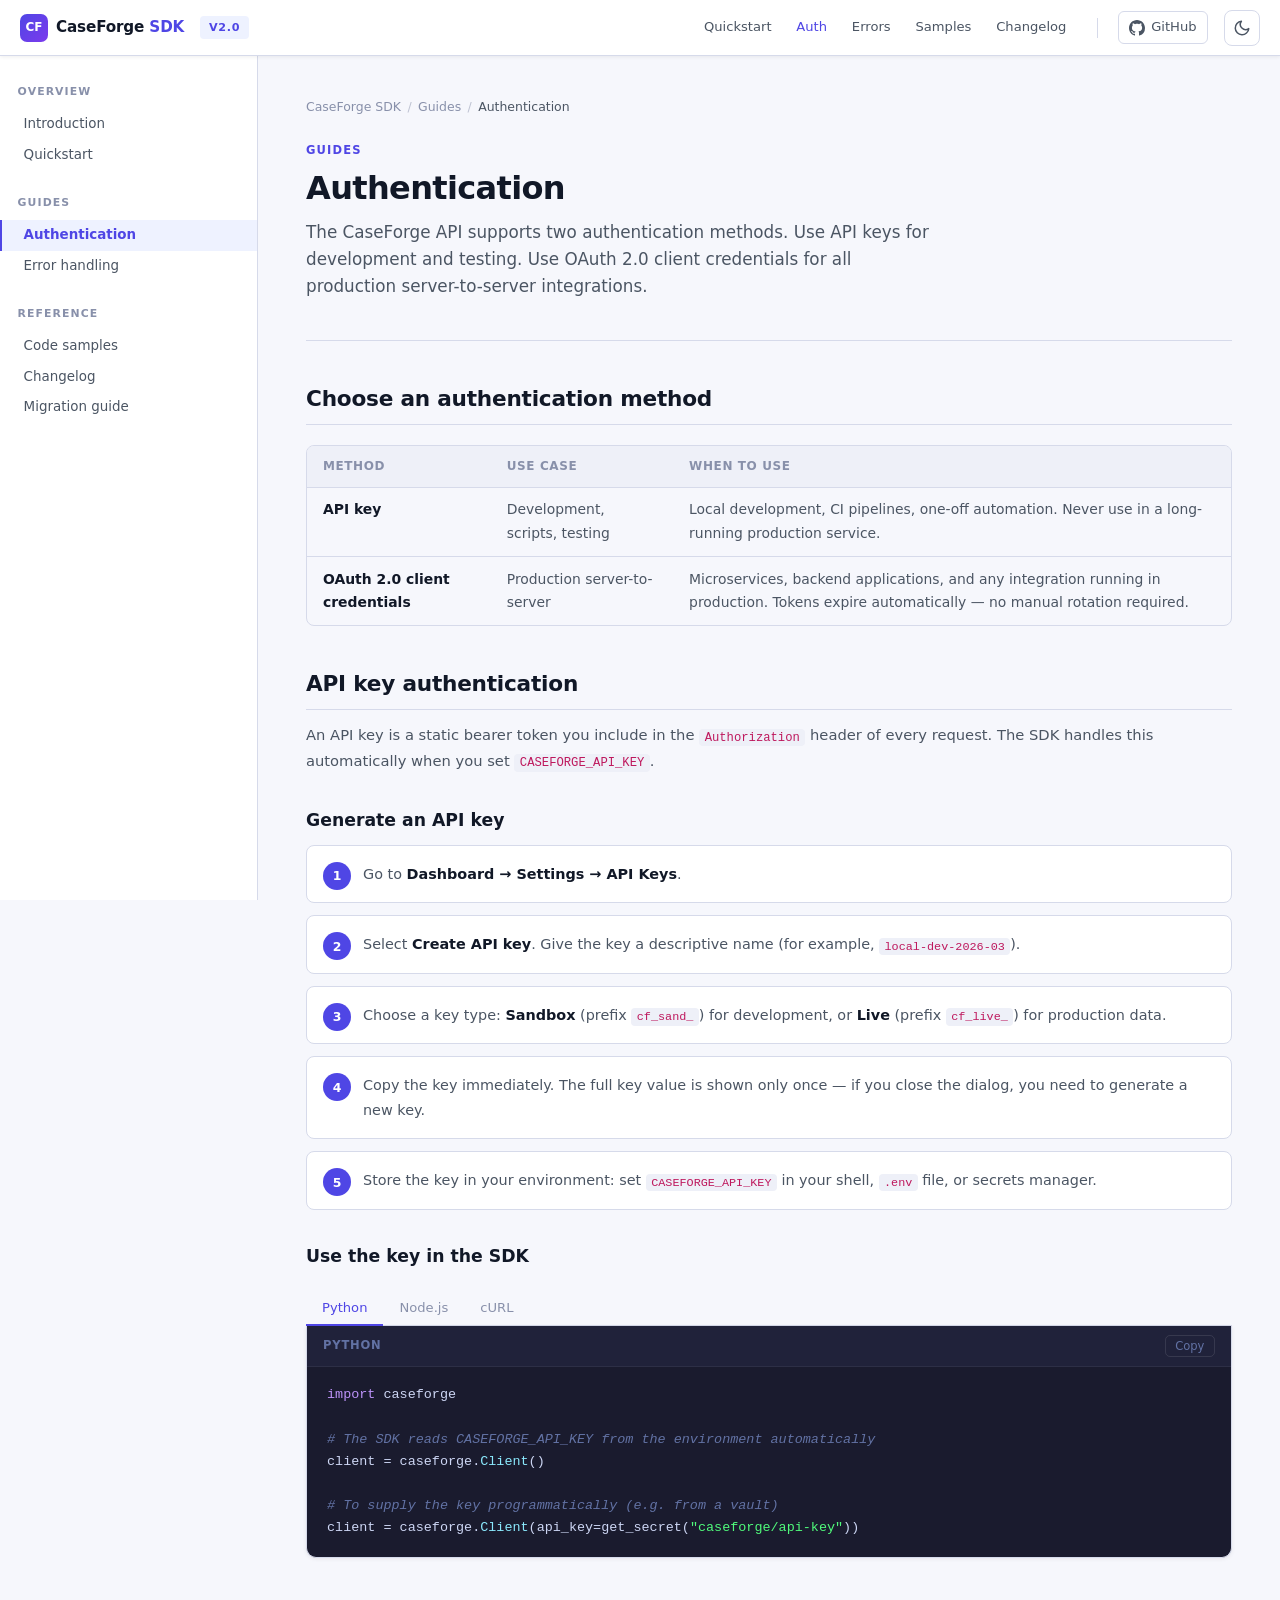
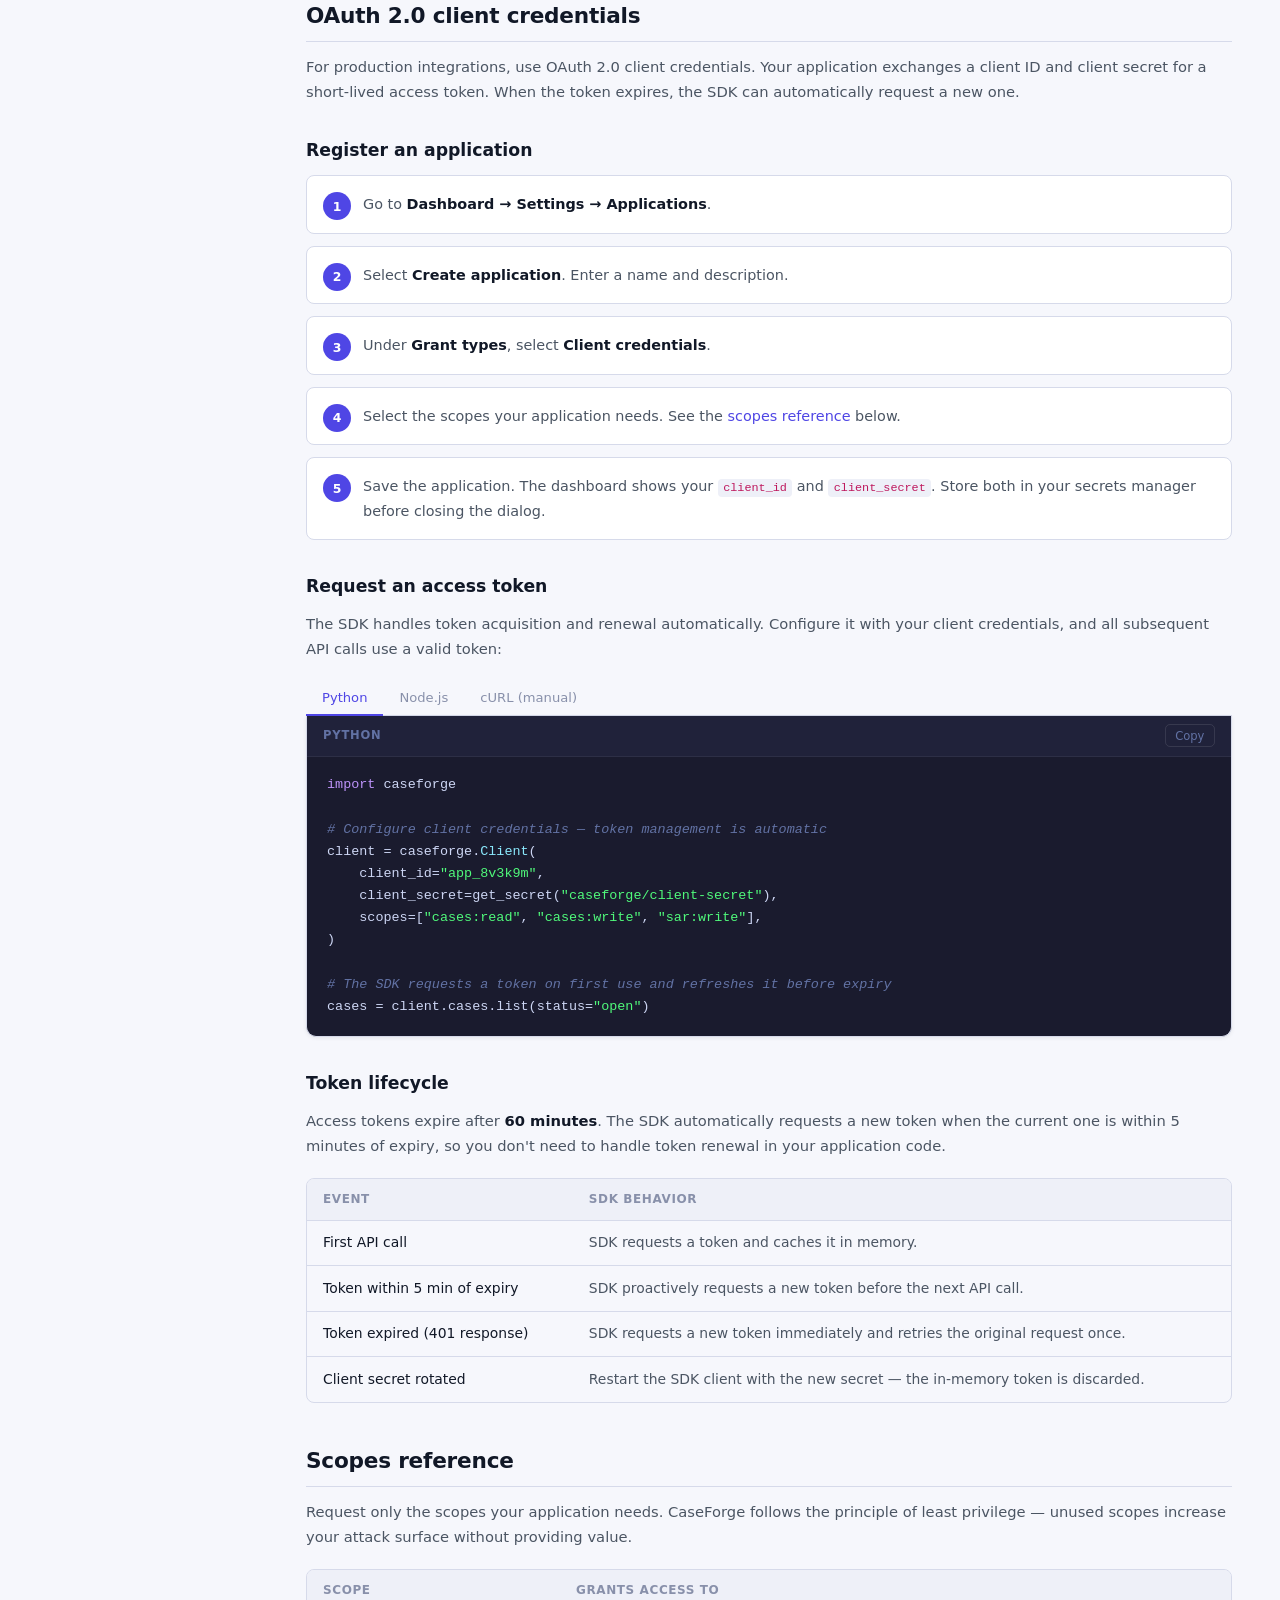
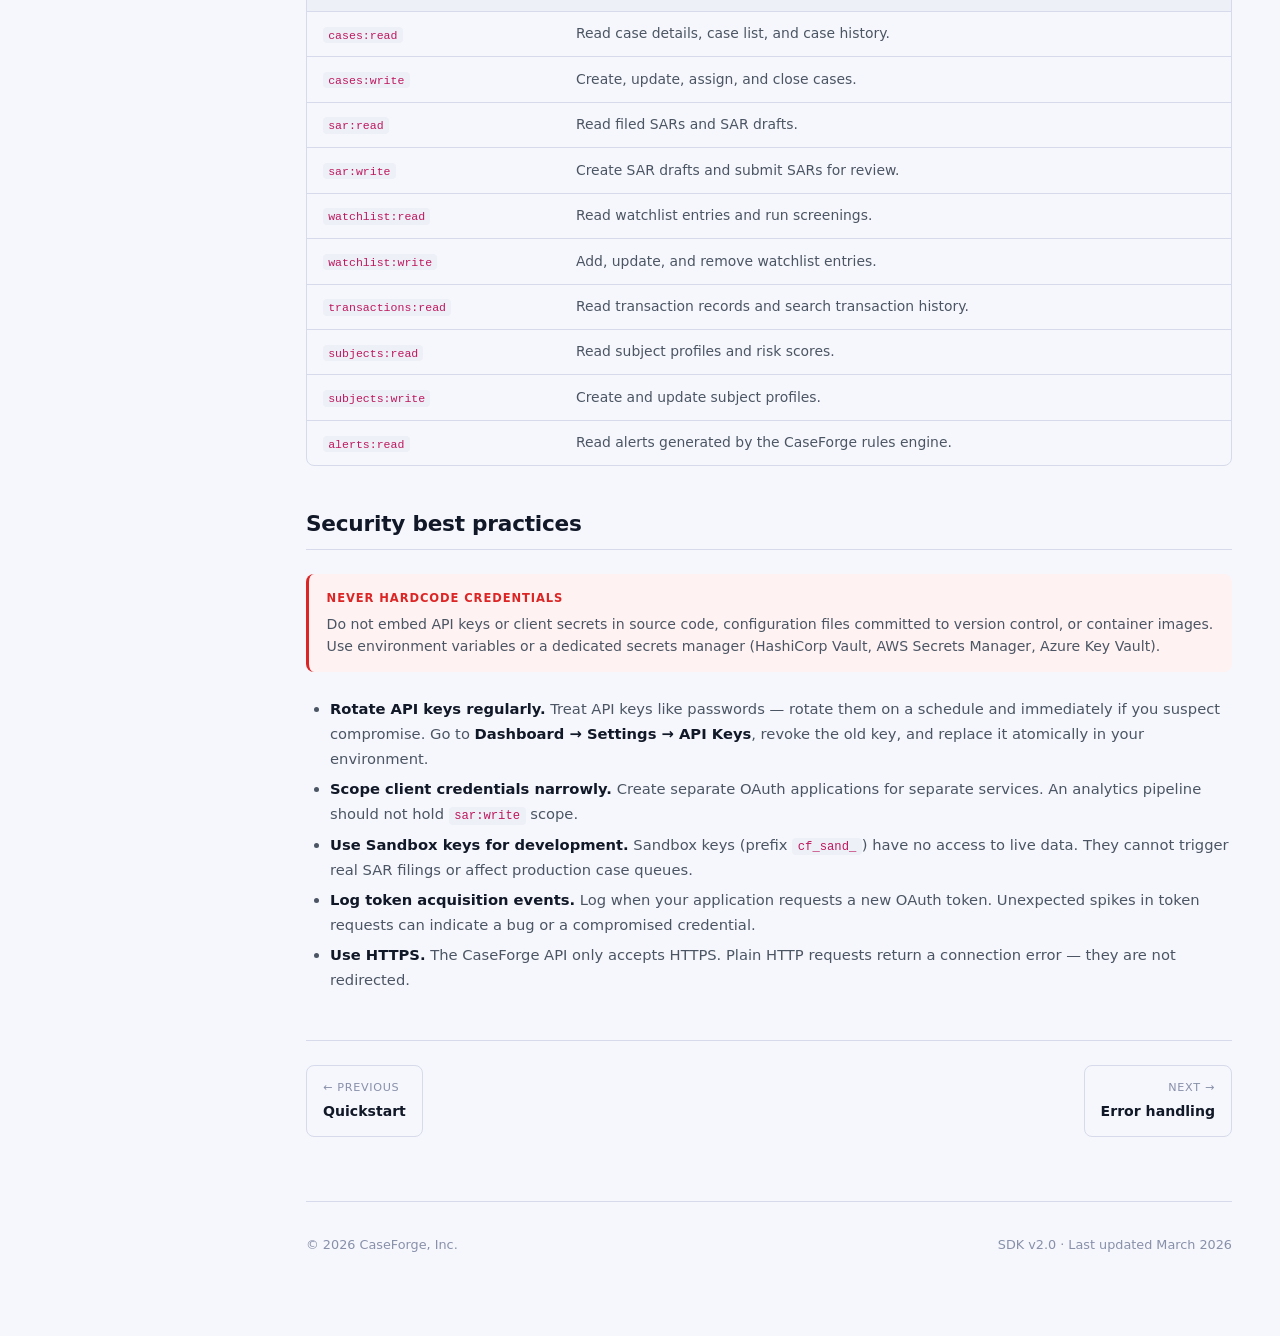
==== authentication.html @ 35b9ef5d "Phase 6: Add CaseForge SDK documentation — quickstart, auth, error handling, code samples, changelog" ====
<!DOCTYPE html>
<html lang="en">
<head>
  <meta charset="UTF-8" />
  <meta name="viewport" content="width=device-width, initial-scale=1.0" />
  <title>Authentication — CaseForge SDK</title>
  <meta name="description" content="Configure API key and OAuth 2.0 client credentials authentication for the CaseForge SDK. Includes token management, scopes, and security best practices." />
  <link rel="stylesheet" href="assets/style.css" />
  <script>
    (function(){var t=localStorage.getItem('cf-theme');if(t){document.documentElement.setAttribute('data-theme',t);}else if(window.matchMedia('(prefers-color-scheme: dark)').matches){document.documentElement.setAttribute('data-theme','dark');}else{document.documentElement.setAttribute('data-theme','light');}})();
  </script>
</head>
<body>

<header class="site-header">
  <button class="hamburger" id="hamburger" aria-label="Open navigation">&#9776;</button>
  <a class="site-logo" href="index.html">
    <span class="logo-mark">CF</span>
    <span class="logo-name">CaseForge <span class="logo-sdk">SDK</span></span>
  </a>
  <span class="header-version">v2.0</span>
  <div class="header-spacer"></div>
  <nav class="header-links">
    <a href="quickstart.html">Quickstart</a>
    <a href="authentication.html" class="active">Auth</a>
    <a href="error-handling.html">Errors</a>
    <a href="code-samples.html">Samples</a>
    <a href="changelog.html">Changelog</a>
  </nav>
  <div class="header-sep"></div>
  <a class="github-btn" href="https://github.com/SulagnaSasmal/caseforge-sdk-docs" target="_blank" rel="noopener">
    <svg viewBox="0 0 16 16" fill="currentColor"><path d="M8 0C3.58 0 0 3.58 0 8c0 3.54 2.29 6.53 5.47 7.59.4.07.55-.17.55-.38 0-.19-.01-.82-.01-1.49-2.01.37-2.53-.49-2.69-.94-.09-.23-.48-.94-.82-1.13-.28-.15-.68-.52-.01-.53.63-.01 1.08.58 1.23.82.72 1.21 1.87.87 2.33.66.07-.52.28-.87.51-1.07-1.78-.2-3.64-.89-3.64-3.95 0-.87.31-1.59.82-2.15-.08-.2-.36-1.02.08-2.12 0 0 .67-.21 2.2.82.64-.18 1.32-.27 2-.27.68 0 1.36.09 2 .27 1.53-1.04 2.2-.82 2.2-.82.44 1.1.16 1.92.08 2.12.51.56.82 1.27.82 2.15 0 3.07-1.87 3.75-3.65 3.95.29.25.54.73.54 1.48 0 1.07-.01 1.93-.01 2.2 0 .21.15.46.55.38A8.013 8.013 0 0 0 16 8c0-4.42-3.58-8-8-8z"/></svg>
    GitHub
  </a>
  <button class="theme-toggle" id="theme-toggle" aria-label="Toggle theme"></button>
</header>

<div class="layout">
  <nav class="sidebar" id="sidebar">
    <div class="nav-group">
      <div class="nav-group-label">Overview</div>
      <a href="index.html" class="nav-item">Introduction</a>
      <a href="quickstart.html" class="nav-item">Quickstart</a>
    </div>
    <div class="nav-group">
      <div class="nav-group-label">Guides</div>
      <a href="authentication.html" class="nav-item active">Authentication</a>
      <a href="error-handling.html" class="nav-item">Error handling</a>
    </div>
    <div class="nav-group">
      <div class="nav-group-label">Reference</div>
      <a href="code-samples.html" class="nav-item">Code samples</a>
      <a href="changelog.html" class="nav-item">Changelog</a>
      <a href="migration-guide.html" class="nav-item">Migration guide</a>
    </div>
  </nav>

  <main class="main">
    <div class="breadcrumb">
      <a href="index.html">CaseForge SDK</a>
      <span class="sep">/</span>
      <a href="#">Guides</a>
      <span class="sep">/</span>
      <span class="current">Authentication</span>
    </div>

    <div class="page-header">
      <div class="page-eyebrow">Guides</div>
      <h1 class="page-title">Authentication</h1>
      <p class="page-desc">The CaseForge API supports two authentication methods. Use API keys for development and testing. Use OAuth 2.0 client credentials for all production server-to-server integrations.</p>
    </div>

    <h2>Choose an authentication method</h2>
    <div class="table-wrap">
      <table>
        <thead><tr><th>Method</th><th>Use case</th><th>When to use</th></tr></thead>
        <tbody>
          <tr><td><strong>API key</strong></td><td>Development, scripts, testing</td><td>Local development, CI pipelines, one-off automation. Never use in a long-running production service.</td></tr>
          <tr><td><strong>OAuth 2.0 client credentials</strong></td><td>Production server-to-server</td><td>Microservices, backend applications, and any integration running in production. Tokens expire automatically — no manual rotation required.</td></tr>
        </tbody>
      </table>
    </div>

    <h2>API key authentication</h2>
    <p>An API key is a static bearer token you include in the <code>Authorization</code> header of every request. The SDK handles this automatically when you set <code>CASEFORGE_API_KEY</code>.</p>

    <h3>Generate an API key</h3>
    <ol class="steps">
      <li>Go to <strong>Dashboard → Settings → API Keys</strong>.</li>
      <li>Select <strong>Create API key</strong>. Give the key a descriptive name (for example, <code>local-dev-2026-03</code>).</li>
      <li>Choose a key type: <strong>Sandbox</strong> (prefix <code>cf_sand_</code>) for development, or <strong>Live</strong> (prefix <code>cf_live_</code>) for production data.</li>
      <li>Copy the key immediately. The full key value is shown only once — if you close the dialog, you need to generate a new key.</li>
      <li>Store the key in your environment: set <code>CASEFORGE_API_KEY</code> in your shell, <code>.env</code> file, or secrets manager.</li>
    </ol>

    <h3>Use the key in the SDK</h3>
    <div class="code-tabs">
      <div class="tab-bar">
        <button class="tab-btn active">Python</button>
        <button class="tab-btn">Node.js</button>
        <button class="tab-btn">cURL</button>
      </div>
      <div class="tab-panel active">
        <div class="code-block">
          <div class="code-header"><span class="code-lang">Python</span><button class="code-copy">Copy</button></div>
          <pre><code><span class="kw">import</span> caseforge

<span class="cm"># The SDK reads CASEFORGE_API_KEY from the environment automatically</span>
client = caseforge.<span class="tp">Client</span>()

<span class="cm"># To supply the key programmatically (e.g. from a vault)</span>
client = caseforge.<span class="tp">Client</span>(api_key=get_secret(<span class="str">"caseforge/api-key"</span>))</code></pre>
        </div>
      </div>
      <div class="tab-panel">
        <div class="code-block">
          <div class="code-header"><span class="code-lang">Node.js</span><button class="code-copy">Copy</button></div>
          <pre><code><span class="kw">import</span> CaseForge <span class="kw">from</span> <span class="str">'@caseforge/sdk'</span>;

<span class="cm">// Reads CASEFORGE_API_KEY from process.env automatically</span>
<span class="kw">const</span> client = <span class="kw">new</span> <span class="tp">CaseForge</span>();

<span class="cm">// Or supply it from your secrets provider</span>
<span class="kw">const</span> apiKey = <span class="kw">await</span> getSecret(<span class="str">'caseforge/api-key'</span>);
<span class="kw">const</span> client = <span class="kw">new</span> <span class="tp">CaseForge</span>({ apiKey });</code></pre>
        </div>
      </div>
      <div class="tab-panel">
        <div class="code-block">
          <div class="code-header"><span class="code-lang">cURL</span><button class="code-copy">Copy</button></div>
          <pre><code>curl https://api.caseforge.io/v2/cases \
  -H <span class="str">"Authorization: Bearer cf_sand_your_key_here"</span></code></pre>
        </div>
      </div>
    </div>

    <h2>OAuth 2.0 client credentials</h2>
    <p>For production integrations, use OAuth 2.0 client credentials. Your application exchanges a client ID and client secret for a short-lived access token. When the token expires, the SDK can automatically request a new one.</p>

    <h3>Register an application</h3>
    <ol class="steps">
      <li>Go to <strong>Dashboard → Settings → Applications</strong>.</li>
      <li>Select <strong>Create application</strong>. Enter a name and description.</li>
      <li>Under <strong>Grant types</strong>, select <strong>Client credentials</strong>.</li>
      <li>Select the scopes your application needs. See the <a href="#scopes">scopes reference</a> below.</li>
      <li>Save the application. The dashboard shows your <code>client_id</code> and <code>client_secret</code>. Store both in your secrets manager before closing the dialog.</li>
    </ol>

    <h3>Request an access token</h3>
    <p>The SDK handles token acquisition and renewal automatically. Configure it with your client credentials, and all subsequent API calls use a valid token:</p>

    <div class="code-tabs">
      <div class="tab-bar">
        <button class="tab-btn active">Python</button>
        <button class="tab-btn">Node.js</button>
        <button class="tab-btn">cURL (manual)</button>
      </div>
      <div class="tab-panel active">
        <div class="code-block">
          <div class="code-header"><span class="code-lang">Python</span><button class="code-copy">Copy</button></div>
          <pre><code><span class="kw">import</span> caseforge

<span class="cm"># Configure client credentials — token management is automatic</span>
client = caseforge.<span class="tp">Client</span>(
    client_id=<span class="str">"app_8v3k9m"</span>,
    client_secret=get_secret(<span class="str">"caseforge/client-secret"</span>),
    scopes=[<span class="str">"cases:read"</span>, <span class="str">"cases:write"</span>, <span class="str">"sar:write"</span>],
)

<span class="cm"># The SDK requests a token on first use and refreshes it before expiry</span>
cases = client.cases.list(status=<span class="str">"open"</span>)</code></pre>
        </div>
      </div>
      <div class="tab-panel">
        <div class="code-block">
          <div class="code-header"><span class="code-lang">Node.js</span><button class="code-copy">Copy</button></div>
          <pre><code><span class="kw">import</span> CaseForge <span class="kw">from</span> <span class="str">'@caseforge/sdk'</span>;

<span class="cm">// Configure client credentials — token management is automatic</span>
<span class="kw">const</span> client = <span class="kw">new</span> <span class="tp">CaseForge</span>({
  clientId:     <span class="str">'app_8v3k9m'</span>,
  clientSecret: <span class="kw">await</span> getSecret(<span class="str">'caseforge/client-secret'</span>),
  scopes:       [<span class="str">'cases:read'</span>, <span class="str">'cases:write'</span>, <span class="str">'sar:write'</span>],
});

<span class="cm">// Token is acquired on first use and renewed before expiry</span>
<span class="kw">const</span> cases = <span class="kw">await</span> client.cases.list({ status: <span class="str">'open'</span> });</code></pre>
        </div>
      </div>
      <div class="tab-panel">
        <div class="code-block">
          <div class="code-header"><span class="code-lang">cURL</span><button class="code-copy">Copy</button></div>
          <pre><code><span class="cm"># Step 1: Acquire a token</span>
curl -X POST https://auth.caseforge.io/oauth/token \
  -H <span class="str">"Content-Type: application/x-www-form-urlencoded"</span> \
  -d <span class="str">"grant_type=client_credentials&amp;client_id=app_8v3k9m&amp;client_secret=YOUR_SECRET&amp;scope=cases:read+cases:write"</span>

<span class="cm"># Response:</span>
<span class="cm"># {"access_token":"eyJ...","token_type":"Bearer","expires_in":3600,"scope":"cases:read cases:write"}</span>

<span class="cm"># Step 2: Use the token</span>
curl https://api.caseforge.io/v2/cases \
  -H <span class="str">"Authorization: Bearer eyJ..."</span></code></pre>
        </div>
      </div>
    </div>

    <h3>Token lifecycle</h3>
    <p>Access tokens expire after <strong>60 minutes</strong>. The SDK automatically requests a new token when the current one is within 5 minutes of expiry, so you don't need to handle token renewal in your application code.</p>

    <div class="table-wrap">
      <table>
        <thead><tr><th>Event</th><th>SDK behavior</th></tr></thead>
        <tbody>
          <tr><td>First API call</td><td>SDK requests a token and caches it in memory.</td></tr>
          <tr><td>Token within 5 min of expiry</td><td>SDK proactively requests a new token before the next API call.</td></tr>
          <tr><td>Token expired (401 response)</td><td>SDK requests a new token immediately and retries the original request once.</td></tr>
          <tr><td>Client secret rotated</td><td>Restart the SDK client with the new secret — the in-memory token is discarded.</td></tr>
        </tbody>
      </table>
    </div>

    <h2 id="scopes">Scopes reference</h2>
    <p>Request only the scopes your application needs. CaseForge follows the principle of least privilege — unused scopes increase your attack surface without providing value.</p>

    <div class="table-wrap">
      <table>
        <thead><tr><th>Scope</th><th>Grants access to</th></tr></thead>
        <tbody>
          <tr><td><code>cases:read</code></td><td>Read case details, case list, and case history.</td></tr>
          <tr><td><code>cases:write</code></td><td>Create, update, assign, and close cases.</td></tr>
          <tr><td><code>sar:read</code></td><td>Read filed SARs and SAR drafts.</td></tr>
          <tr><td><code>sar:write</code></td><td>Create SAR drafts and submit SARs for review.</td></tr>
          <tr><td><code>watchlist:read</code></td><td>Read watchlist entries and run screenings.</td></tr>
          <tr><td><code>watchlist:write</code></td><td>Add, update, and remove watchlist entries.</td></tr>
          <tr><td><code>transactions:read</code></td><td>Read transaction records and search transaction history.</td></tr>
          <tr><td><code>subjects:read</code></td><td>Read subject profiles and risk scores.</td></tr>
          <tr><td><code>subjects:write</code></td><td>Create and update subject profiles.</td></tr>
          <tr><td><code>alerts:read</code></td><td>Read alerts generated by the CaseForge rules engine.</td></tr>
        </tbody>
      </table>
    </div>

    <h2>Security best practices</h2>

    <div class="admonition danger">
      <div class="admonition-title">Never hardcode credentials</div>
      <p>Do not embed API keys or client secrets in source code, configuration files committed to version control, or container images. Use environment variables or a dedicated secrets manager (HashiCorp Vault, AWS Secrets Manager, Azure Key Vault).</p>
    </div>

    <ul>
      <li><strong>Rotate API keys regularly.</strong> Treat API keys like passwords — rotate them on a schedule and immediately if you suspect compromise. Go to <strong>Dashboard → Settings → API Keys</strong>, revoke the old key, and replace it atomically in your environment.</li>
      <li><strong>Scope client credentials narrowly.</strong> Create separate OAuth applications for separate services. An analytics pipeline should not hold <code>sar:write</code> scope.</li>
      <li><strong>Use Sandbox keys for development.</strong> Sandbox keys (prefix <code>cf_sand_</code>) have no access to live data. They cannot trigger real SAR filings or affect production case queues.</li>
      <li><strong>Log token acquisition events.</strong> Log when your application requests a new OAuth token. Unexpected spikes in token requests can indicate a bug or a compromised credential.</li>
      <li><strong>Use HTTPS.</strong> The CaseForge API only accepts HTTPS. Plain HTTP requests return a connection error — they are not redirected.</li>
    </ul>

    <nav class="doc-nav">
      <a href="quickstart.html" class="doc-nav-item">
        <span class="doc-nav-dir">← Previous</span>
        <span class="doc-nav-label">Quickstart</span>
      </a>
      <a href="error-handling.html" class="doc-nav-item next">
        <span class="doc-nav-dir">Next →</span>
        <span class="doc-nav-label">Error handling</span>
      </a>
    </nav>

    <footer>
      <span>&copy; 2026 CaseForge, Inc.</span>
      <span>SDK v2.0 · Last updated March 2026</span>
    </footer>
  </main>
</div>

<script src="assets/scripts.js"></script>
</body>
</html>
---- assets/style.css ----
/* ================================================================
   CaseForge SDK Documentation — Core Stylesheet
   Light + Dark mode via CSS custom properties
   Responsive: sidebar collapses on mobile
   ================================================================ */

/* ── Reset ── */
*, *::before, *::after { box-sizing: border-box; margin: 0; padding: 0; }
html { font-size: 16px; scroll-behavior: smooth; }

/* ── Light mode tokens (default) ── */
:root {
  color-scheme: light;
  --bg:            #f6f7fc;
  --surface:       #ffffff;
  --surface-alt:   #eef0f8;
  --surface-hover: #e4e7f5;
  --border:        #d6daea;
  --border-mid:    #b8bdd4;
  --text:          #111827;
  --text-sec:      #4b5563;
  --text-muted:    #8890aa;
  --link:          #4f46e5;
  --link-hover:    #3730a3;
  --primary:       #4f46e5;
  --primary-bg:    #eef2ff;
  --primary-light: #818cf8;
  --success:       #059669;
  --success-bg:    #ecfdf5;
  --success-border:#6ee7b7;
  --warning:       #d97706;
  --warning-bg:    #fffbeb;
  --warning-border:#fde68a;
  --danger:        #dc2626;
  --danger-bg:     #fef2f2;
  --danger-border: #fca5a5;
  --tip:           #7c3aed;
  --tip-bg:        #f5f3ff;
  --tip-border:    #c4b5fd;
  --code-bg:       #1a1b2e;
  --code-surface:  #20223a;
  --code-text:     #cdd6f4;
  --code-comment:  #6272a4;
  --code-keyword:  #bd93f9;
  --code-string:   #50fa7b;
  --code-number:   #ffb86c;
  --code-type:     #8be9fd;
  --code-builtin:  #ff79c6;
  --code-attr:     #f1fa8c;
  --inline-code-bg:#eef0f8;
  --inline-code-fg:#be185d;
  --badge-new-bg:  #dcfce7;  --badge-new-fg:  #14532d;
  --badge-break-bg:#fee2e2;  --badge-break-fg:#7f1d1d;
  --badge-fix-bg:  #dbeafe;  --badge-fix-fg:  #1e3a8a;
  --badge-dep-bg:  #fef9c3;  --badge-dep-fg:  #713f12;
  --badge-note-bg: #f5f3ff;  --badge-note-fg: #4c1d95;
  --nav-w:         258px;
  --header-h:      56px;
  --shadow-sm:     0 1px 4px rgba(0,0,0,.07);
  --shadow-md:     0 4px 16px rgba(0,0,0,.09);
  --transition:    0.2s ease;
}

/* ── Dark mode tokens ── */
[data-theme="dark"] {
  color-scheme: dark;
  --bg:            #0b0c1a;
  --surface:       #111224;
  --surface-alt:   #181930;
  --surface-hover: #1f2138;
  --border:        #262844;
  --border-mid:    #363a5e;
  --text:          #e2e4f4;
  --text-sec:      #9aa2c2;
  --text-muted:    #555d80;
  --link:          #818cf8;
  --link-hover:    #a5b4fc;
  --primary:       #818cf8;
  --primary-bg:    #181a38;
  --primary-light: #a5b4fc;
  --success:       #34d399;
  --success-bg:    #052014;
  --success-border:#065f40;
  --warning:       #fbbf24;
  --warning-bg:    #160f00;
  --warning-border:#78450c;
  --danger:        #f87171;
  --danger-bg:     #180606;
  --danger-border: #7f2020;
  --tip:           #a78bfa;
  --tip-bg:        #120e2a;
  --tip-border:    #4c3570;
  --code-bg:       #111224;
  --code-surface:  #181930;
  --code-text:     #cdd6f4;
  --code-comment:  #6272a4;
  --code-keyword:  #bd93f9;
  --code-string:   #50fa7b;
  --code-number:   #ffb86c;
  --code-type:     #8be9fd;
  --code-builtin:  #ff79c6;
  --code-attr:     #f1fa8c;
  --inline-code-bg:#1f2138;
  --inline-code-fg:#f472b6;
  --badge-new-bg:  #052815;  --badge-new-fg:  #6ee7b7;
  --badge-break-bg:#2a0808;  --badge-break-fg:#fca5a5;
  --badge-fix-bg:  #071428;  --badge-fix-fg:  #93c5fd;
  --badge-dep-bg:  #1c1200;  --badge-dep-fg:  #fde68a;
  --badge-note-bg: #13082e;  --badge-note-fg: #c4b5fd;
  --shadow-sm:     0 1px 4px rgba(0,0,0,.3);
  --shadow-md:     0 4px 16px rgba(0,0,0,.4);
}

/* System preference dark (when no manual override) */
@media (prefers-color-scheme: dark) {
  :root:not([data-theme="light"]) {
    color-scheme: dark;
    --bg:            #0b0c1a;
    --surface:       #111224;
    --surface-alt:   #181930;
    --surface-hover: #1f2138;
    --border:        #262844;
    --border-mid:    #363a5e;
    --text:          #e2e4f4;
    --text-sec:      #9aa2c2;
    --text-muted:    #555d80;
    --link:          #818cf8;
    --link-hover:    #a5b4fc;
    --primary:       #818cf8;
    --primary-bg:    #181a38;
    --primary-light: #a5b4fc;
    --success:       #34d399;
    --success-bg:    #052014;
    --success-border:#065f40;
    --warning:       #fbbf24;
    --warning-bg:    #160f00;
    --warning-border:#78450c;
    --danger:        #f87171;
    --danger-bg:     #180606;
    --danger-border: #7f2020;
    --tip:           #a78bfa;
    --tip-bg:        #120e2a;
    --tip-border:    #4c3570;
    --code-bg:       #111224;
    --code-surface:  #181930;
    --code-text:     #cdd6f4;
    --inline-code-bg:#1f2138;
    --inline-code-fg:#f472b6;
    --badge-new-bg:  #052815;  --badge-new-fg:  #6ee7b7;
    --badge-break-bg:#2a0808;  --badge-break-fg:#fca5a5;
    --badge-fix-bg:  #071428;  --badge-fix-fg:  #93c5fd;
    --badge-dep-bg:  #1c1200;  --badge-dep-fg:  #fde68a;
    --badge-note-bg: #13082e;  --badge-note-fg: #c4b5fd;
    --shadow-sm:     0 1px 4px rgba(0,0,0,.3);
    --shadow-md:     0 4px 16px rgba(0,0,0,.4);
  }
}

/* ── Base ── */
body {
  font-family: 'Inter', 'Segoe UI', system-ui, -apple-system, sans-serif;
  background: var(--bg);
  color: var(--text);
  line-height: 1.7;
  transition: background var(--transition), color var(--transition);
  min-height: 100vh;
}

/* ── Header ── */
.site-header {
  position: fixed; top: 0; left: 0; right: 0;
  height: var(--header-h);
  background: var(--surface);
  border-bottom: 1px solid var(--border);
  display: flex; align-items: center;
  padding: 0 1.25rem;
  gap: 1rem;
  z-index: 200;
  box-shadow: var(--shadow-sm);
  transition: background var(--transition), border-color var(--transition);
}
.hamburger {
  display: none;
  background: none; border: none; cursor: pointer;
  color: var(--text-sec); padding: 4px 8px; border-radius: 6px;
  font-size: 1.2rem; line-height: 1;
}
.hamburger:hover { background: var(--surface-alt); }

.site-logo {
  font-size: 0.95rem; font-weight: 700; color: var(--text);
  text-decoration: none; display: flex; align-items: center; gap: 8px;
  letter-spacing: -0.01em; white-space: nowrap;
}
.site-logo .logo-mark {
  width: 28px; height: 28px; border-radius: 7px;
  background: linear-gradient(135deg, var(--primary) 0%, #7c3aed 100%);
  display: flex; align-items: center; justify-content: center;
  color: #fff; font-size: 0.75rem; font-weight: 800; letter-spacing: 0;
  flex-shrink: 0;
}
.site-logo .logo-name { color: var(--text); }
.site-logo .logo-sdk  { color: var(--primary); }

.header-version {
  font-size: 0.7rem; font-weight: 600; letter-spacing: 0.06em;
  text-transform: uppercase; background: var(--primary-bg);
  color: var(--primary); padding: 0.15rem 0.55rem; border-radius: 4px;
  flex-shrink: 0;
}
.header-spacer { flex: 1; }

.header-links { display: flex; align-items: center; gap: 0.25rem; }
.header-links a {
  font-size: 0.82rem; color: var(--text-sec); text-decoration: none;
  padding: 0.3rem 0.65rem; border-radius: 6px;
  transition: background var(--transition), color var(--transition);
}
.header-links a:hover { background: var(--surface-alt); color: var(--text); }
.header-links a.active { color: var(--primary); }

.header-sep { width: 1px; height: 20px; background: var(--border); margin: 0 0.25rem; }

.github-btn {
  display: flex; align-items: center; gap: 6px;
  font-size: 0.82rem; font-weight: 500;
  color: var(--text-sec); text-decoration: none;
  padding: 0.3rem 0.65rem; border-radius: 6px;
  border: 1px solid var(--border);
  transition: all var(--transition);
}
.github-btn:hover { border-color: var(--border-mid); color: var(--text); background: var(--surface-alt); }
.github-btn svg { width: 16px; height: 16px; flex-shrink: 0; }

/* Theme toggle */
.theme-toggle {
  background: none; border: 1px solid var(--border); cursor: pointer;
  width: 36px; height: 36px; border-radius: 8px;
  display: flex; align-items: center; justify-content: center;
  color: var(--text-sec); flex-shrink: 0;
  transition: all var(--transition);
}
.theme-toggle:hover { background: var(--surface-alt); border-color: var(--border-mid); color: var(--text); }
.theme-toggle svg { width: 18px; height: 18px; }

/* ── Layout ── */
.layout {
  display: flex;
  margin-top: var(--header-h);
  min-height: calc(100vh - var(--header-h));
}

/* ── Sidebar ── */
.sidebar {
  width: var(--nav-w);
  min-width: var(--nav-w);
  background: var(--surface);
  border-right: 1px solid var(--border);
  position: fixed;
  top: var(--header-h);
  left: 0;
  bottom: 0;
  overflow-y: auto;
  padding: 1.5rem 0 2rem;
  z-index: 100;
  transition: background var(--transition), border-color var(--transition), transform 0.3s ease;
  scrollbar-width: thin;
  scrollbar-color: var(--border) transparent;
}
.sidebar::-webkit-scrollbar { width: 4px; }
.sidebar::-webkit-scrollbar-track { background: transparent; }
.sidebar::-webkit-scrollbar-thumb { background: var(--border); border-radius: 4px; }

.nav-group { margin-bottom: 0.5rem; }
.nav-group-label {
  padding: 0.2rem 1.1rem 0.45rem;
  font-size: 0.68rem; font-weight: 700; letter-spacing: 0.1em;
  text-transform: uppercase; color: var(--text-muted);
  margin-top: 1.25rem;
}
.nav-group:first-child .nav-group-label { margin-top: 0; }
.nav-item {
  display: block; padding: 0.38rem 1.1rem 0.38rem 1.35rem;
  font-size: 0.84rem; color: var(--text-sec); text-decoration: none;
  border-left: 2px solid transparent;
  transition: all 0.15s;
  line-height: 1.4;
}
.nav-item:hover { color: var(--text); background: var(--surface-hover); border-left-color: var(--border-mid); }
.nav-item.active { color: var(--primary); background: var(--primary-bg); border-left-color: var(--primary); font-weight: 600; }
.nav-item.sub { padding-left: 2rem; font-size: 0.8rem; }

/* ── Main ── */
.main {
  flex: 1;
  margin-left: var(--nav-w);
  padding: 2.5rem 3rem 5rem;
  max-width: calc(var(--nav-w) + 820px);
  min-width: 0;
}

/* ── Breadcrumb ── */
.breadcrumb {
  display: flex; align-items: center; gap: 0.4rem;
  font-size: 0.78rem; color: var(--text-muted);
  margin-bottom: 1.5rem;
}
.breadcrumb a { color: var(--text-muted); text-decoration: none; }
.breadcrumb a:hover { color: var(--link); }
.breadcrumb .sep { opacity: 0.5; }
.breadcrumb .current { color: var(--text-sec); }

/* ── Page header ── */
.page-header { margin-bottom: 2rem; padding-bottom: 1.5rem; border-bottom: 1px solid var(--border); }
.page-eyebrow {
  font-size: 0.72rem; font-weight: 700; letter-spacing: 0.1em;
  text-transform: uppercase; color: var(--primary); margin-bottom: 0.5rem;
}
h1.page-title {
  font-size: 2rem; font-weight: 800; line-height: 1.2;
  letter-spacing: -0.02em; color: var(--text); margin-bottom: 0.75rem;
}
.page-desc { font-size: 1.05rem; color: var(--text-sec); line-height: 1.6; max-width: 640px; }
.page-meta {
  display: flex; flex-wrap: wrap; gap: 1rem; margin-top: 1rem;
  font-size: 0.78rem; color: var(--text-muted);
}

/* ── Typography ── */
h2 {
  font-size: 1.35rem; font-weight: 700; color: var(--text);
  margin: 2.5rem 0 0.75rem; letter-spacing: -0.01em;
  padding-bottom: 0.4rem; border-bottom: 1px solid var(--border);
}
h3 {
  font-size: 1.08rem; font-weight: 600; color: var(--text);
  margin: 2rem 0 0.6rem;
}
h4 {
  font-size: 0.92rem; font-weight: 600; color: var(--text-sec);
  margin: 1.5rem 0 0.4rem; text-transform: uppercase;
  letter-spacing: 0.05em;
}
p { font-size: 0.92rem; margin-bottom: 1rem; color: var(--text-sec); }
ul, ol { margin-bottom: 1rem; padding-left: 1.5rem; }
li { font-size: 0.92rem; margin-bottom: 0.3rem; color: var(--text-sec); }
a { color: var(--link); text-decoration: none; }
a:hover { text-decoration: underline; color: var(--link-hover); }
strong { color: var(--text); font-weight: 600; }

/* ── Inline code ── */
code {
  font-family: 'Consolas', 'Fira Code', 'Courier New', monospace;
  font-size: 0.83em; background: var(--inline-code-bg);
  color: var(--inline-code-fg); padding: 0.15em 0.45em;
  border-radius: 4px; transition: background var(--transition);
}

/* ── Code blocks ── */
.code-block {
  background: var(--code-bg);
  border-radius: 10px; overflow: hidden;
  margin: 1.25rem 0;
  box-shadow: var(--shadow-sm);
  border: 1px solid var(--border);
  transition: border-color var(--transition);
}
.code-header {
  display: flex; align-items: center; justify-content: space-between;
  padding: 0.55rem 1rem;
  background: var(--code-surface);
  border-bottom: 1px solid rgba(255,255,255,0.06);
}
.code-lang {
  font-size: 0.72rem; font-weight: 600; letter-spacing: 0.07em;
  text-transform: uppercase; color: var(--code-comment);
}
.code-copy {
  background: none; border: 1px solid rgba(255,255,255,0.1);
  color: var(--code-comment); cursor: pointer; border-radius: 5px;
  padding: 0.2rem 0.6rem; font-size: 0.72rem; transition: all 0.15s;
  font-family: inherit;
}
.code-copy:hover { border-color: rgba(255,255,255,0.3); color: var(--code-text); }
.code-copy.copied { color: var(--code-string); border-color: var(--code-string); }
pre {
  margin: 0; padding: 1.1rem 1.25rem;
  font-family: 'Consolas', 'Fira Code', 'Courier New', monospace;
  font-size: 0.84rem; line-height: 1.65;
  color: var(--code-text); overflow-x: auto;
  tab-size: 2;
}
pre code { background: none; color: inherit; padding: 0; border-radius: 0; font-size: inherit; }

/* Syntax token classes */
.kw  { color: var(--code-keyword); }
.str { color: var(--code-string);  }
.num { color: var(--code-number);  }
.cm  { color: var(--code-comment); font-style: italic; }
.tp  { color: var(--code-type);    }
.fn  { color: var(--code-builtin); }
.at  { color: var(--code-attr);    }

/* ── Code tabs ── */
.code-tabs { margin: 1.25rem 0; }
.tab-bar {
  display: flex; gap: 0; border-bottom: 1px solid var(--border);
  margin-bottom: 0;
}
.tab-btn {
  background: none; border: none; cursor: pointer;
  padding: 0.55rem 1rem; font-size: 0.82rem; font-weight: 500;
  color: var(--text-muted); border-bottom: 2px solid transparent;
  margin-bottom: -1px; transition: all 0.15s; font-family: inherit;
}
.tab-btn:hover { color: var(--text-sec); }
.tab-btn.active { color: var(--primary); border-bottom-color: var(--primary); }
.tab-panel { display: none; }
.tab-panel.active { display: block; }
.tab-panel .code-block { border-radius: 0 0 10px 10px; margin-top: 0; border-top: none; }

/* ── Admonitions ── */
.admonition {
  padding: 0.9rem 1rem 0.9rem 1.1rem;
  border-radius: 8px; margin: 1.5rem 0;
  border-left: 3px solid; font-size: 0.88rem; line-height: 1.6;
  transition: background var(--transition);
}
.admonition-title {
  font-size: 0.72rem; font-weight: 700; letter-spacing: 0.08em;
  text-transform: uppercase; margin-bottom: 0.35rem;
  display: flex; align-items: center; gap: 0.4rem;
}
.admonition p { font-size: 0.88rem; margin-bottom: 0; }
.admonition code { font-size: 0.82em; }

.admonition.note     { background: var(--primary-bg); border-color: var(--primary); }
.admonition.note .admonition-title { color: var(--primary); }
.admonition.warning  { background: var(--warning-bg); border-color: var(--warning); }
.admonition.warning .admonition-title { color: var(--warning); }
.admonition.danger   { background: var(--danger-bg); border-color: var(--danger); }
.admonition.danger .admonition-title  { color: var(--danger); }
.admonition.tip      { background: var(--tip-bg); border-color: var(--tip); }
.admonition.tip .admonition-title     { color: var(--tip); }
.admonition.success  { background: var(--success-bg); border-color: var(--success); }
.admonition.success .admonition-title { color: var(--success); }

/* ── Tables ── */
.table-wrap {
  overflow-x: auto; margin: 1.25rem 0;
  border-radius: 8px; border: 1px solid var(--border);
}
table { width: 100%; border-collapse: collapse; font-size: 0.87rem; }
thead tr { background: var(--surface-alt); }
thead th {
  padding: 0.65rem 1rem; text-align: left;
  font-size: 0.75rem; font-weight: 700; letter-spacing: 0.05em;
  text-transform: uppercase; color: var(--text-muted);
  border-bottom: 1px solid var(--border);
}
tbody tr { border-bottom: 1px solid var(--border); transition: background 0.1s; }
tbody tr:last-child { border-bottom: none; }
tbody tr:hover { background: var(--surface-hover); }
tbody td { padding: 0.65rem 1rem; vertical-align: top; color: var(--text-sec); }
tbody td:first-child { font-weight: 500; color: var(--text); }

/* ── Step list ── */
.steps { list-style: none; padding: 0; counter-reset: steps; }
.steps li {
  counter-increment: steps; position: relative;
  padding: 1rem 1rem 1rem 3.5rem;
  margin-bottom: 0.75rem;
  background: var(--surface);
  border: 1px solid var(--border); border-radius: 8px;
  font-size: 0.9rem; color: var(--text-sec);
  transition: background var(--transition), border-color var(--transition);
}
.steps li::before {
  content: counter(steps);
  position: absolute; left: 1rem; top: 1rem;
  width: 1.75rem; height: 1.75rem;
  background: var(--primary); color: #fff;
  border-radius: 50%; font-size: 0.78rem; font-weight: 700;
  display: flex; align-items: center; justify-content: center;
}
.steps li p { margin: 0; }
.steps li code { font-size: 0.82em; }

/* ── Badges ── */
.badge {
  display: inline-block; padding: 0.2rem 0.55rem;
  border-radius: 4px; font-size: 0.7rem; font-weight: 700;
  letter-spacing: 0.05em; text-transform: uppercase; vertical-align: middle;
}
.badge-new    { background: var(--badge-new-bg);   color: var(--badge-new-fg); }
.badge-break  { background: var(--badge-break-bg); color: var(--badge-break-fg); }
.badge-fix    { background: var(--badge-fix-bg);   color: var(--badge-fix-fg); }
.badge-dep    { background: var(--badge-dep-bg);   color: var(--badge-dep-fg); }
.badge-note   { background: var(--badge-note-bg);  color: var(--badge-note-fg); }
.badge-blue   { background: var(--primary-bg);     color: var(--primary); }
.badge-green  { background: var(--success-bg);     color: var(--success); }
.badge-red    { background: var(--danger-bg);      color: var(--danger); }

/* ── Hero cards (index page) ── */
.hero {
  background: linear-gradient(135deg, var(--primary-bg) 0%, var(--surface) 60%);
  border: 1px solid var(--border); border-radius: 12px;
  padding: 2.5rem 2rem; margin-bottom: 2.5rem;
}
.hero h1 {
  font-size: 2.2rem; font-weight: 800; letter-spacing: -0.025em;
  color: var(--text); margin-bottom: 0.75rem; line-height: 1.15;
}
.hero p { font-size: 1.05rem; color: var(--text-sec); max-width: 600px; margin-bottom: 1.5rem; }
.hero-actions { display: flex; gap: 0.75rem; flex-wrap: wrap; }
.btn {
  display: inline-flex; align-items: center; gap: 0.4rem;
  padding: 0.6rem 1.25rem; border-radius: 7px; font-size: 0.88rem;
  font-weight: 600; text-decoration: none; border: none; cursor: pointer;
  transition: all 0.15s; font-family: inherit;
}
.btn-primary { background: var(--primary); color: #fff; }
.btn-primary:hover { opacity: 0.88; text-decoration: none; }
.btn-outline {
  background: transparent; color: var(--text-sec);
  border: 1px solid var(--border);
}
.btn-outline:hover { background: var(--surface-alt); border-color: var(--border-mid); color: var(--text); text-decoration: none; }

/* ── Quick links grid ── */
.card-grid {
  display: grid;
  grid-template-columns: repeat(auto-fill, minmax(220px, 1fr));
  gap: 1rem; margin: 1.5rem 0;
}
.card {
  background: var(--surface); border: 1px solid var(--border);
  border-radius: 10px; padding: 1.25rem;
  text-decoration: none; display: block;
  transition: all 0.15s;
}
.card:hover {
  border-color: var(--primary); box-shadow: 0 0 0 3px var(--primary-bg);
  text-decoration: none; transform: translateY(-1px);
}
.card-icon { font-size: 1.5rem; margin-bottom: 0.6rem; }
.card-title { font-size: 0.92rem; font-weight: 600; color: var(--text); margin-bottom: 0.3rem; }
.card-desc  { font-size: 0.8rem; color: var(--text-muted); line-height: 1.5; }

/* ── Install tabs ── */
.install-block {
  background: var(--code-bg); border-radius: 10px;
  border: 1px solid var(--border); overflow: hidden; margin: 1rem 0;
}
.install-tab-bar {
  display: flex; background: var(--code-surface);
  border-bottom: 1px solid rgba(255,255,255,0.06);
}
.install-tab {
  padding: 0.5rem 1rem; font-size: 0.78rem; font-weight: 600;
  color: var(--code-comment); cursor: pointer; border: none;
  background: none; border-bottom: 2px solid transparent;
  font-family: inherit; transition: all 0.15s;
}
.install-tab.active { color: var(--code-text); border-bottom-color: var(--primary); }
.install-tab:hover  { color: var(--code-text); }
.install-panel { display: none; }
.install-panel.active { display: block; }
.install-panel pre { padding: 0.85rem 1.25rem; }

/* ── Error code blocks ── */
.error-entry {
  border: 1px solid var(--border); border-radius: 8px;
  margin-bottom: 0.75rem; overflow: hidden;
  transition: border-color var(--transition);
}
.error-header {
  display: flex; align-items: center; gap: 0.75rem;
  padding: 0.75rem 1rem; background: var(--surface-alt);
  border-bottom: 1px solid var(--border);
}
.error-code {
  font-family: 'Consolas', monospace; font-size: 0.82rem;
  font-weight: 700; color: var(--danger); background: var(--danger-bg);
  padding: 0.15rem 0.5rem; border-radius: 4px; flex-shrink: 0;
}
.error-name { font-size: 0.88rem; font-weight: 600; color: var(--text); }
.error-body { padding: 0.75rem 1rem; font-size: 0.87rem; color: var(--text-sec); }
.error-body p { margin-bottom: 0.5rem; }
.error-body p:last-child { margin-bottom: 0; }

/* ── Changelog entries ── */
.release { margin-bottom: 2.5rem; }
.release-header {
  display: flex; align-items: center; gap: 0.75rem;
  margin-bottom: 1rem; padding-bottom: 0.75rem;
  border-bottom: 1px solid var(--border);
}
.release-version {
  font-size: 1.2rem; font-weight: 700; color: var(--text);
  font-family: 'Consolas', monospace;
}
.release-date { font-size: 0.82rem; color: var(--text-muted); }
.release-body { padding: 0; }
.change-list { list-style: none; padding: 0; }
.change-list li {
  display: flex; align-items: flex-start; gap: 0.6rem;
  padding: 0.4rem 0; font-size: 0.88rem; color: var(--text-sec);
  border-bottom: 1px solid var(--border);
}
.change-list li:last-child { border-bottom: none; }

/* ── Migration diff ── */
.diff-grid { display: grid; grid-template-columns: 1fr 1fr; gap: 0.75rem; margin: 1rem 0; }
.diff-panel { font-size: 0.78rem; }
.diff-label {
  font-size: 0.7rem; font-weight: 700; letter-spacing: 0.07em;
  text-transform: uppercase; padding: 0.4rem 0.75rem;
  border-radius: 5px 5px 0 0;
}
.diff-label.before { background: var(--danger-bg); color: var(--danger); }
.diff-label.after  { background: var(--success-bg); color: var(--success); }
.diff-panel .code-block { margin-top: 0; border-radius: 0 0 8px 8px; }

/* ── Doc nav ── */
.doc-nav {
  display: flex; justify-content: space-between;
  margin-top: 3rem; padding-top: 1.5rem; border-top: 1px solid var(--border);
}
.doc-nav-item {
  display: flex; flex-direction: column; gap: 0.2rem;
  text-decoration: none; padding: 0.75rem 1rem;
  border: 1px solid var(--border); border-radius: 8px;
  transition: all 0.15s; max-width: 240px;
}
.doc-nav-item:hover { border-color: var(--primary); background: var(--primary-bg); text-decoration: none; }
.doc-nav-dir { font-size: 0.7rem; color: var(--text-muted); text-transform: uppercase; letter-spacing: 0.06em; }
.doc-nav-label { font-size: 0.88rem; font-weight: 600; color: var(--text); }
.doc-nav-item.next { text-align: right; }

/* ── Footer ── */
footer {
  margin-top: 4rem; padding-top: 2rem;
  border-top: 1px solid var(--border);
  font-size: 0.8rem; color: var(--text-muted);
  display: flex; flex-wrap: wrap; justify-content: space-between; gap: 0.5rem;
}

/* ── Responsive ── */
@media (max-width: 900px) {
  .main { padding: 1.75rem 1.5rem 4rem; }
  .diff-grid { grid-template-columns: 1fr; }
}
@media (max-width: 768px) {
  .hamburger { display: flex; }
  .header-links { display: none; }
  .sidebar {
    transform: translateX(-100%);
    box-shadow: var(--shadow-md);
  }
  .sidebar.open { transform: translateX(0); }
  .main { margin-left: 0; padding: 1.5rem 1.25rem 4rem; }
  h1.page-title { font-size: 1.6rem; }
  .hero h1 { font-size: 1.7rem; }
  .card-grid { grid-template-columns: 1fr; }
}
@media (max-width: 480px) {
  .doc-nav { flex-direction: column; }
  .doc-nav-item.next { text-align: left; }
}

/* ── Scrollbar (webkit) ── */
::-webkit-scrollbar { width: 6px; height: 6px; }
::-webkit-scrollbar-track { background: transparent; }
::-webkit-scrollbar-thumb { background: var(--border); border-radius: 4px; }
::-webkit-scrollbar-thumb:hover { background: var(--border-mid); }

/* ── Selection ── */
::selection { background: var(--primary-bg); color: var(--primary); }
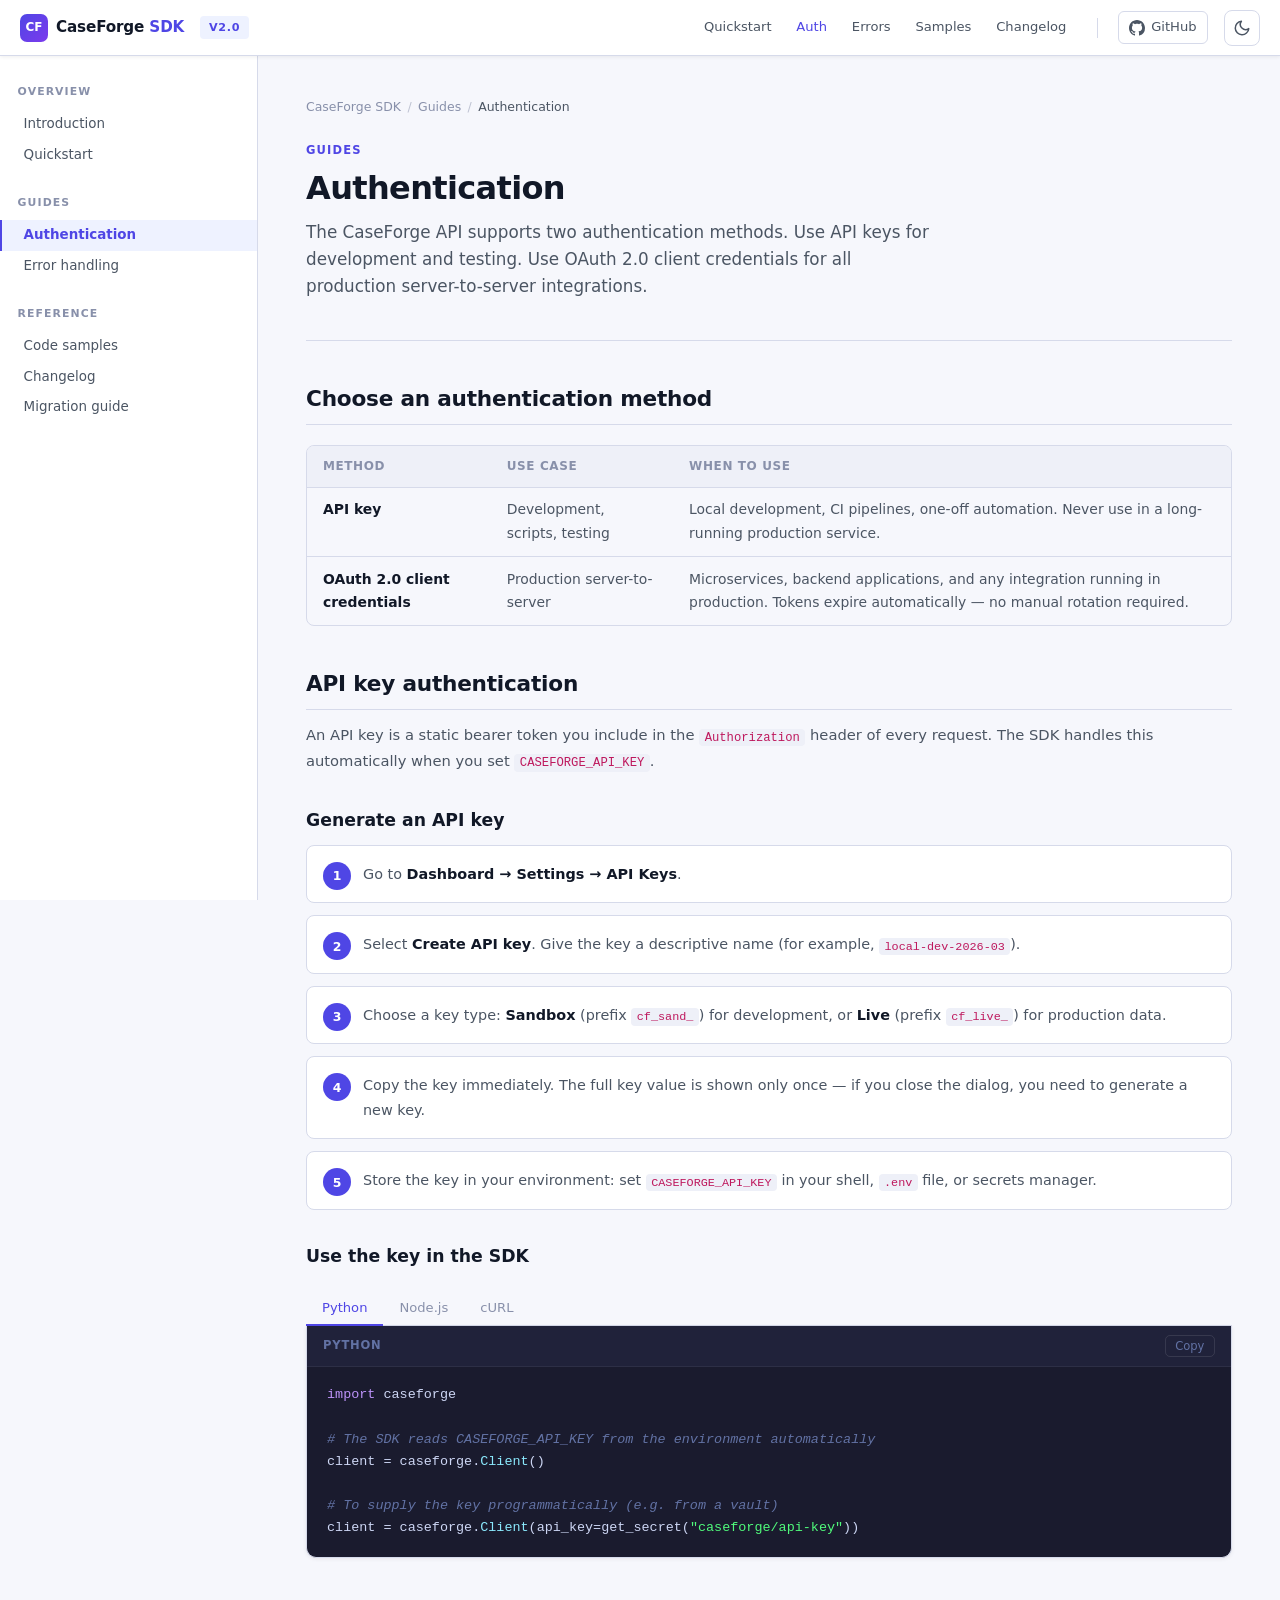
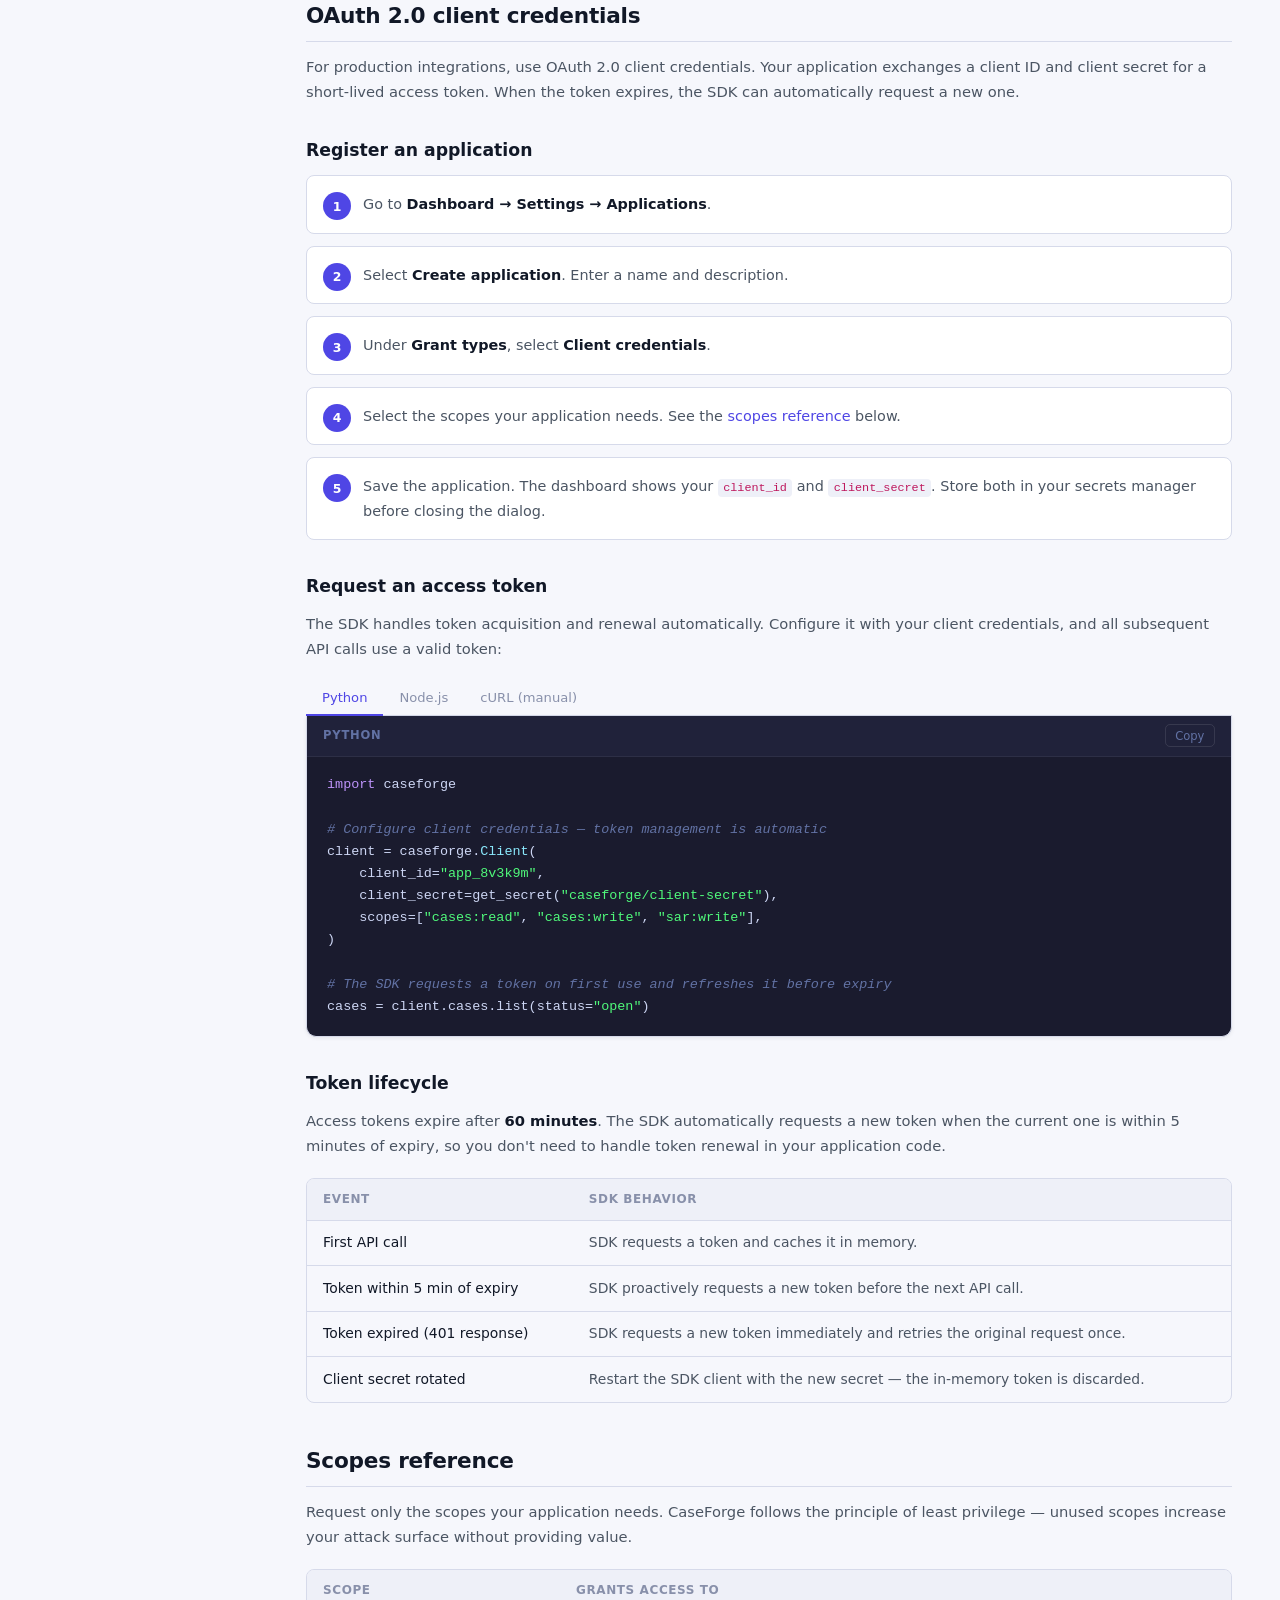
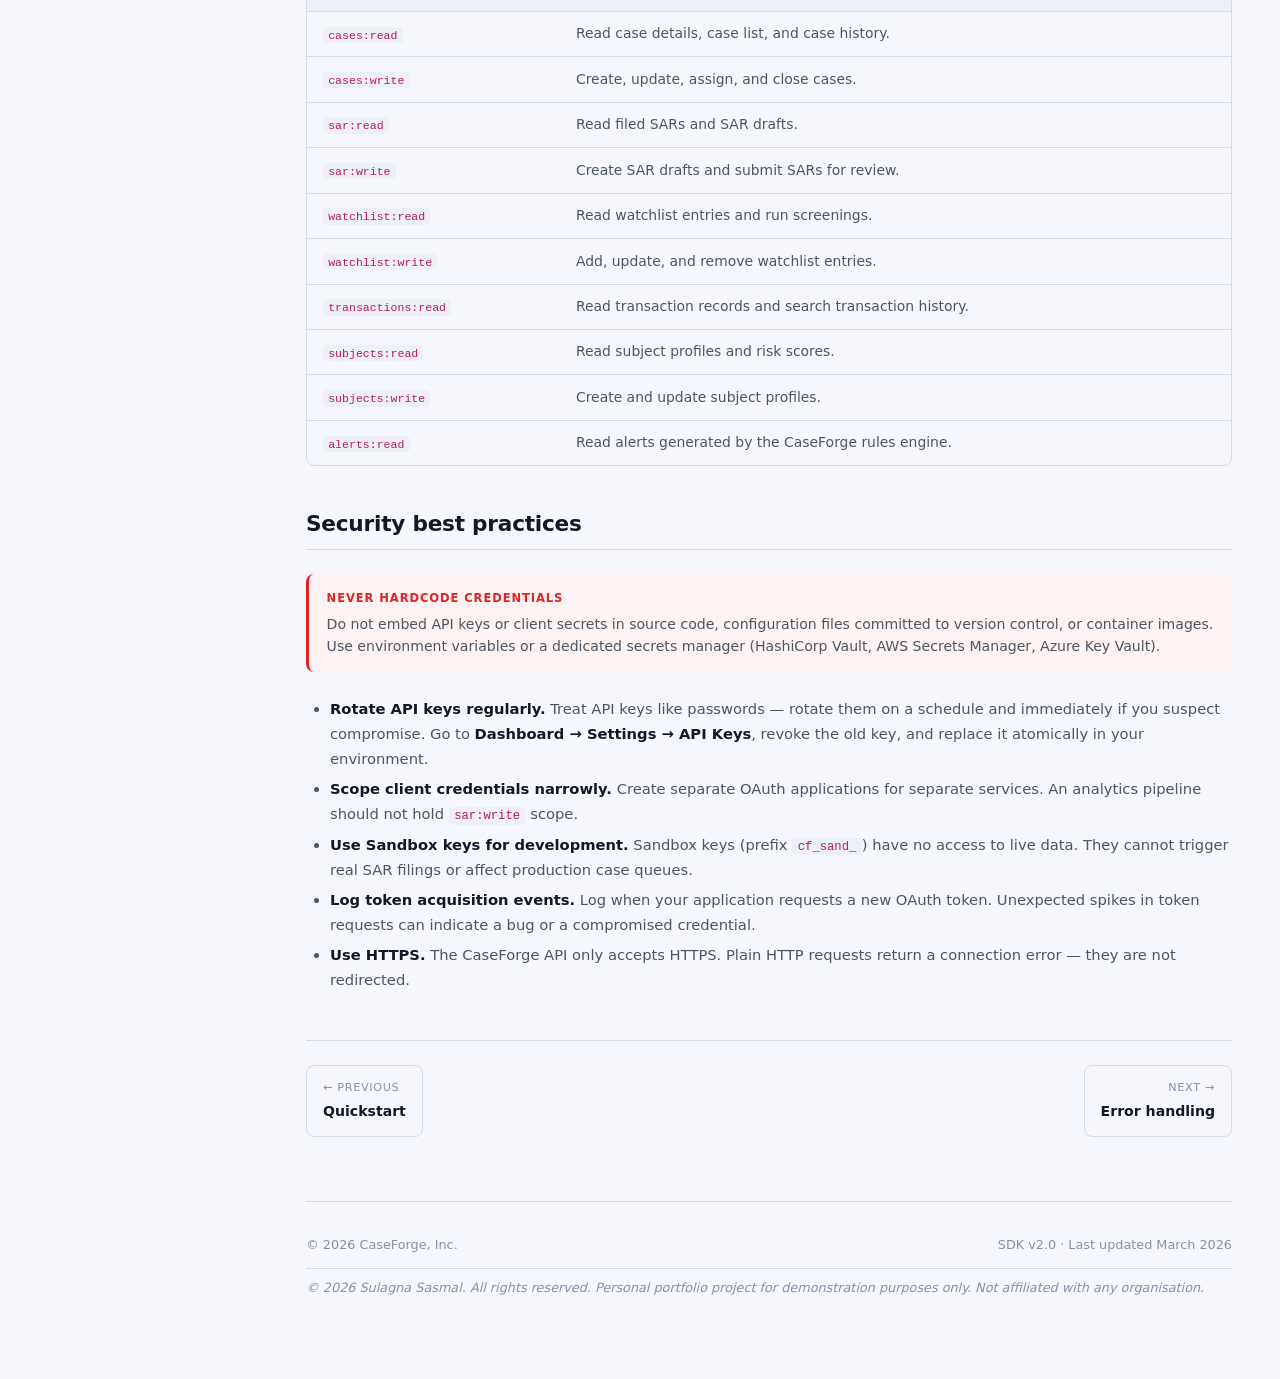
==== commit 792d77ad: "feat: add copyright footer to all pages -- © 2026 Sulagna Sasmal, personal portfolio project" ====
--- a/authentication.html
+++ b/authentication.html
@@ -270,6 +270,7 @@
     <footer>
       <span>&copy; 2026 CaseForge, Inc.</span>
       <span>SDK v2.0 · Last updated March 2026</span>
+      <span class="copyright">&copy; 2026 Sulagna Sasmal. All rights reserved. Personal portfolio project for demonstration purposes only. Not affiliated with any organisation.</span>
     </footer>
   </main>
 </div>
--- a/assets/style.css
+++ b/assets/style.css
@@ -645,6 +645,14 @@
   font-size: 0.8rem; color: var(--text-muted);
   display: flex; flex-wrap: wrap; justify-content: space-between; gap: 0.5rem;
 }
+footer .copyright {
+  width: 100%;
+  border-top: 1px solid var(--border);
+  padding-top: 0.5rem;
+  margin-top: 0.25rem;
+  font-style: italic;
+  color: var(--text-muted);
+}
 
 /* ── Responsive ── */
 @media (max-width: 900px) {
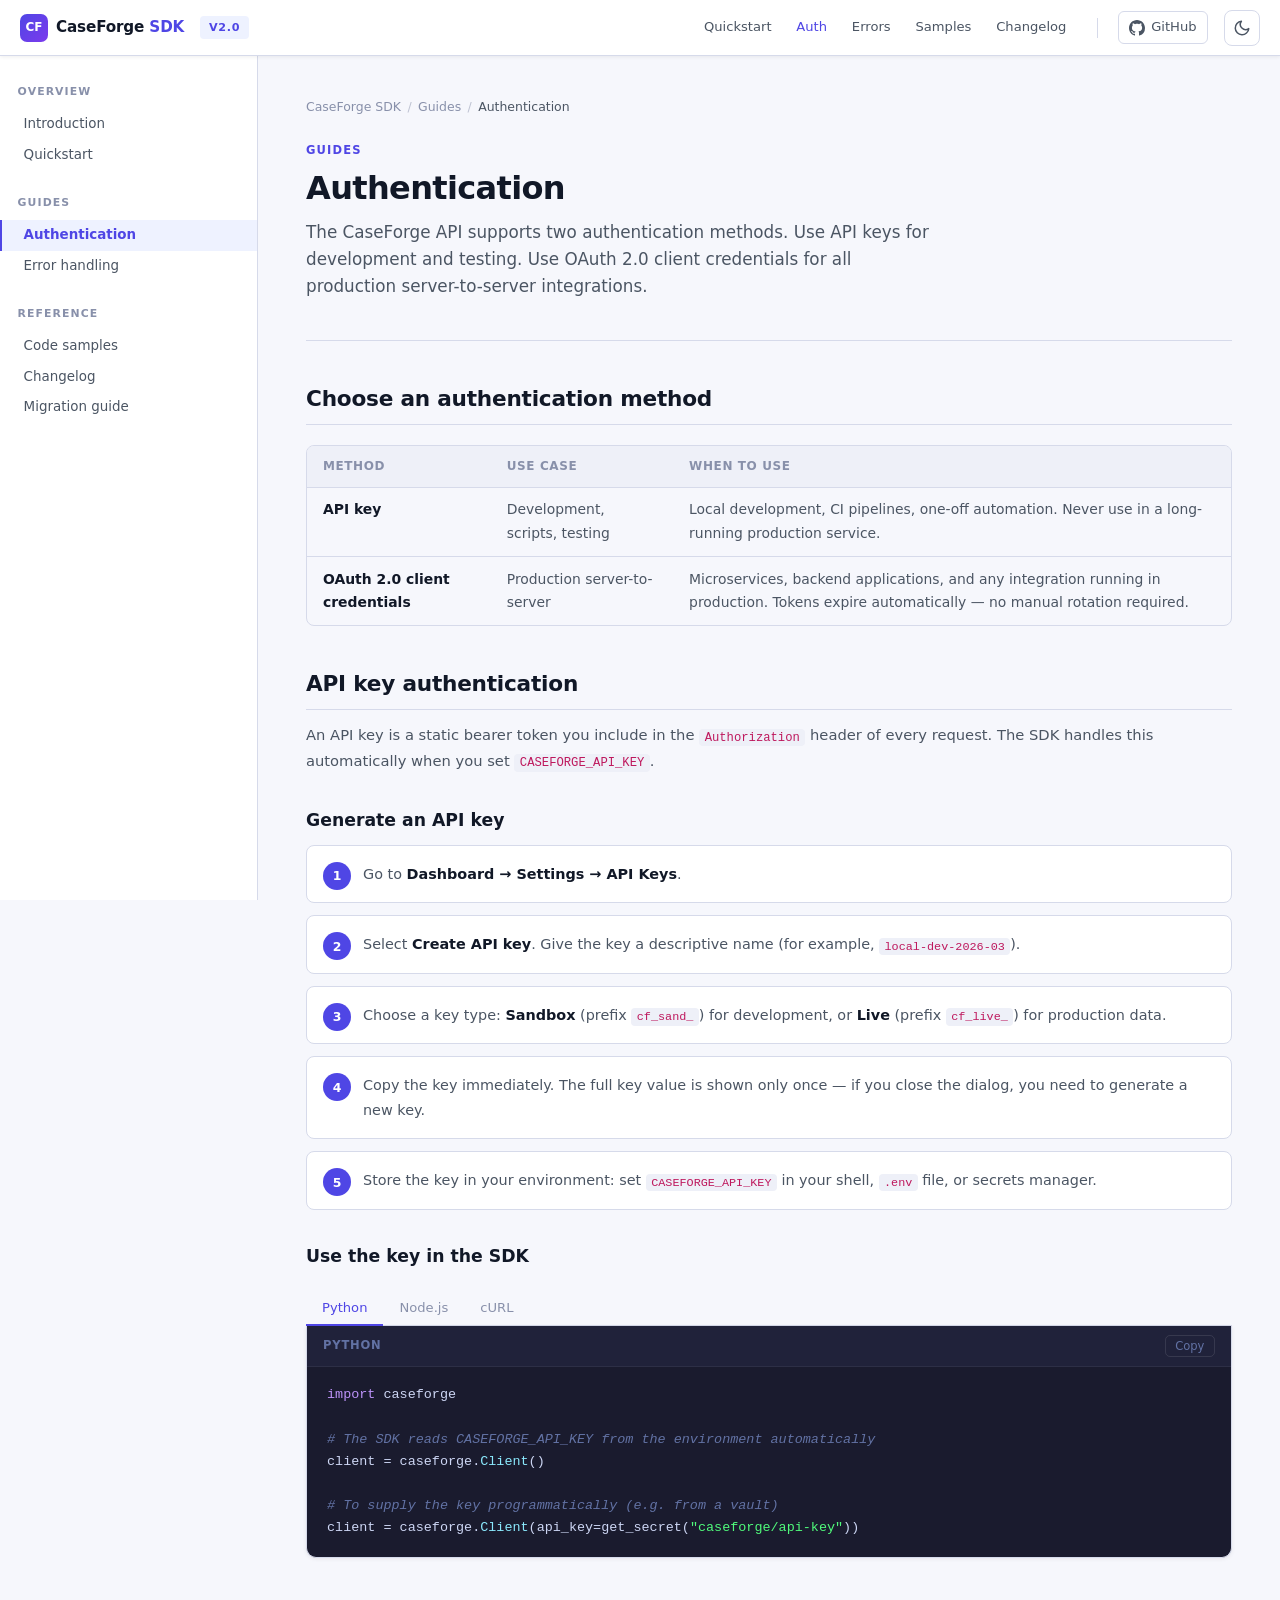
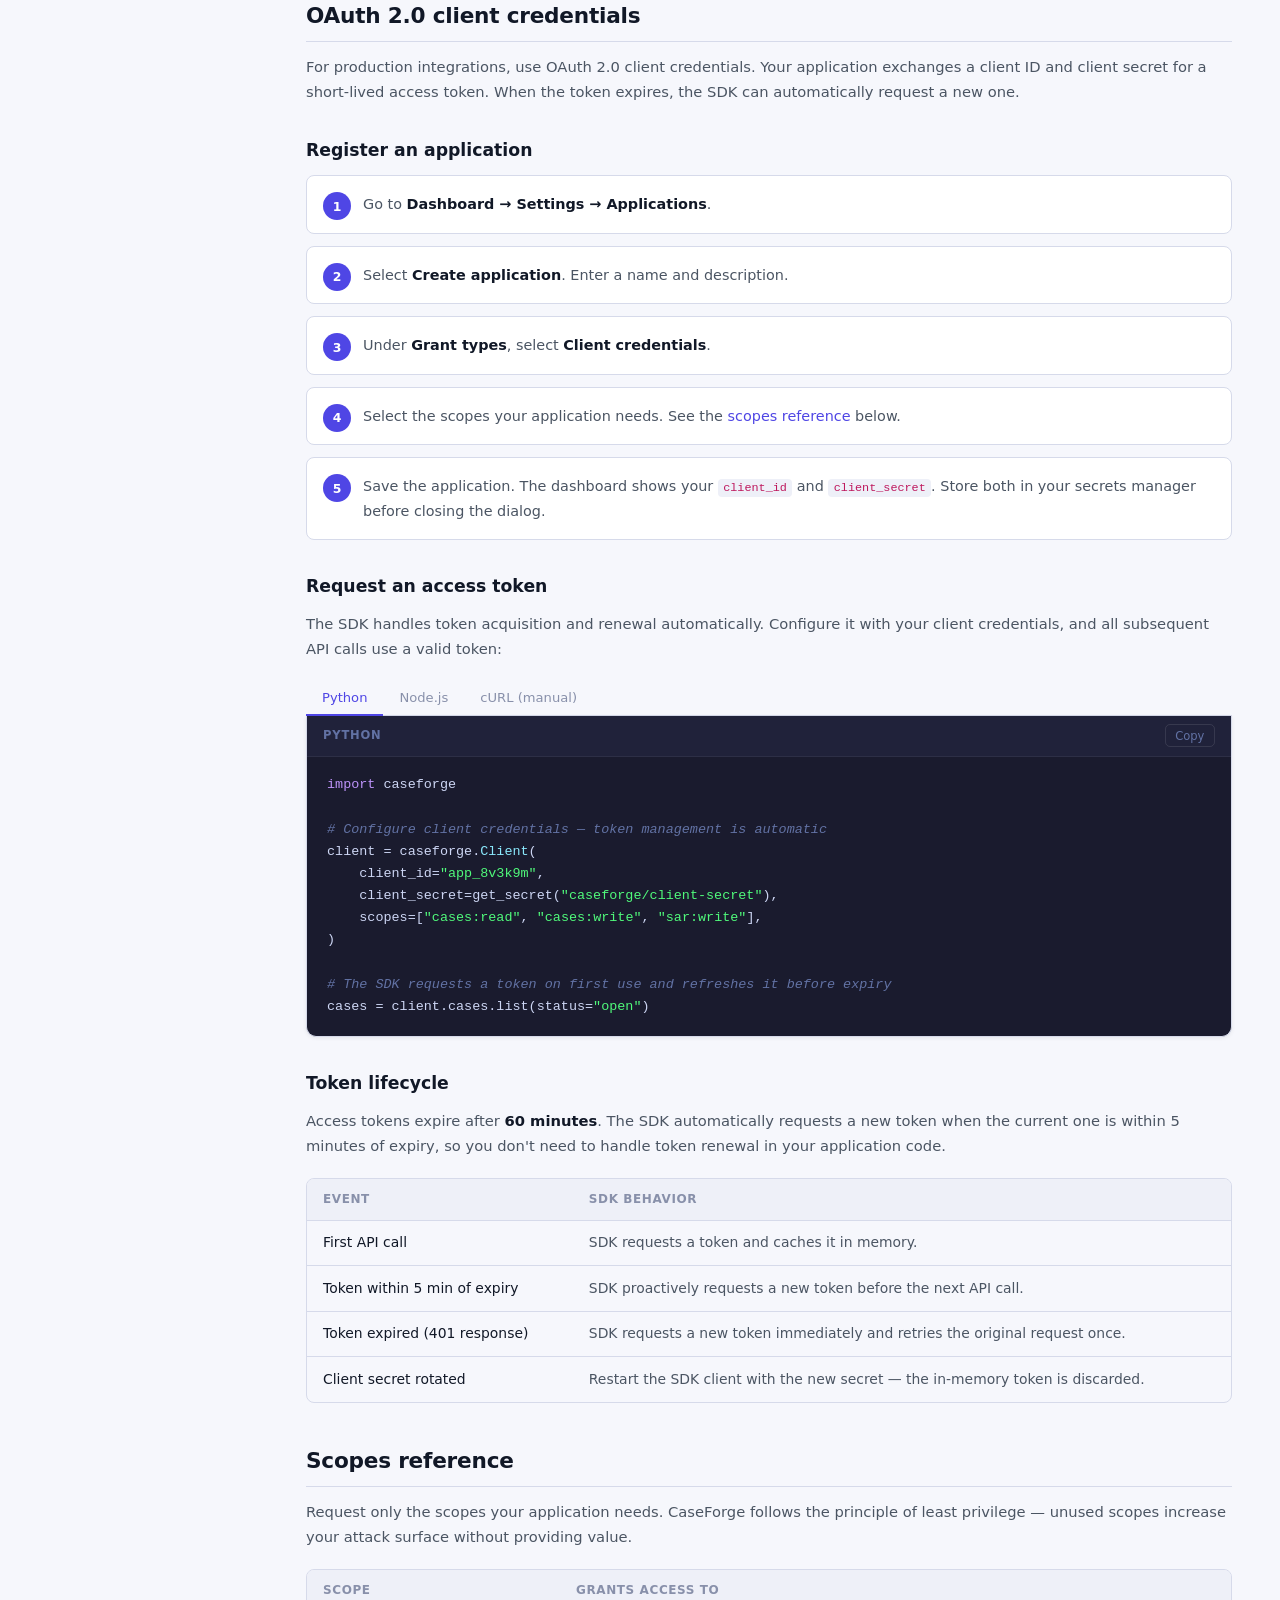
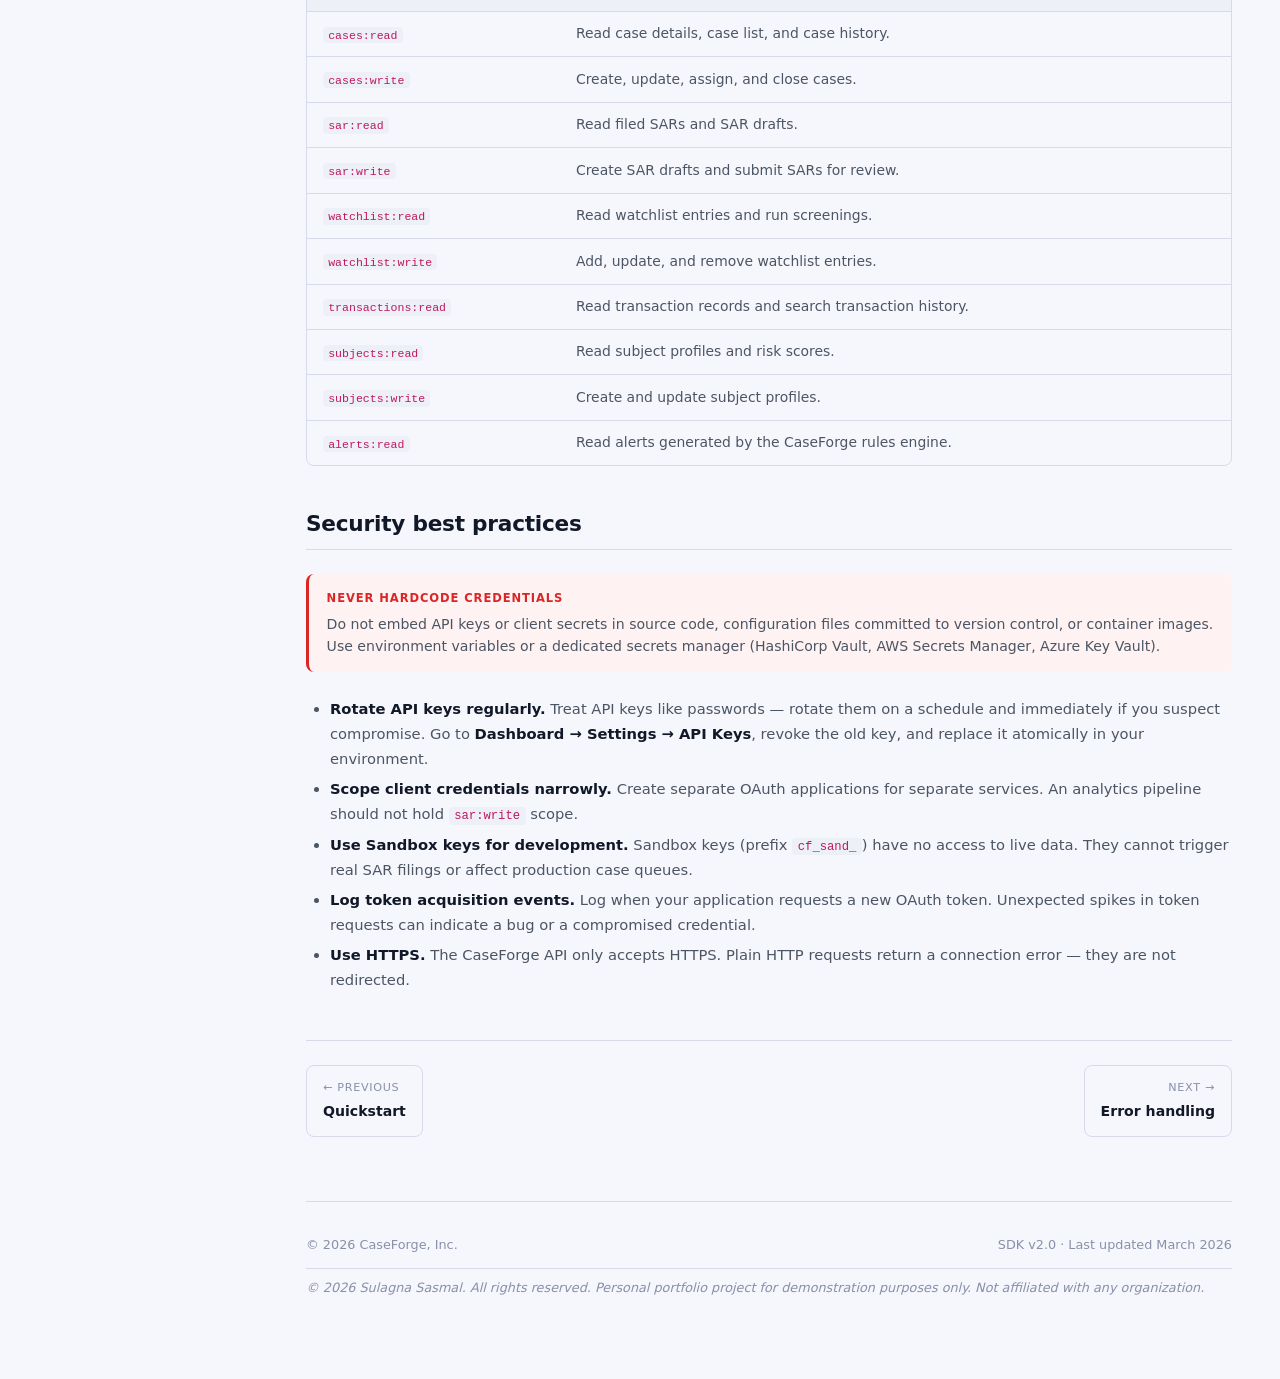
==== commit c94f1fce: "Style review: fix British spelling (organisation → organization) per MSTP" ====
--- a/authentication.html
+++ b/authentication.html
@@ -270,7 +270,7 @@
     <footer>
       <span>&copy; 2026 CaseForge, Inc.</span>
       <span>SDK v2.0 · Last updated March 2026</span>
-      <span class="copyright">&copy; 2026 Sulagna Sasmal. All rights reserved. Personal portfolio project for demonstration purposes only. Not affiliated with any organisation.</span>
+      <span class="copyright">&copy; 2026 Sulagna Sasmal. All rights reserved. Personal portfolio project for demonstration purposes only. Not affiliated with any organization.</span>
     </footer>
   </main>
 </div>
